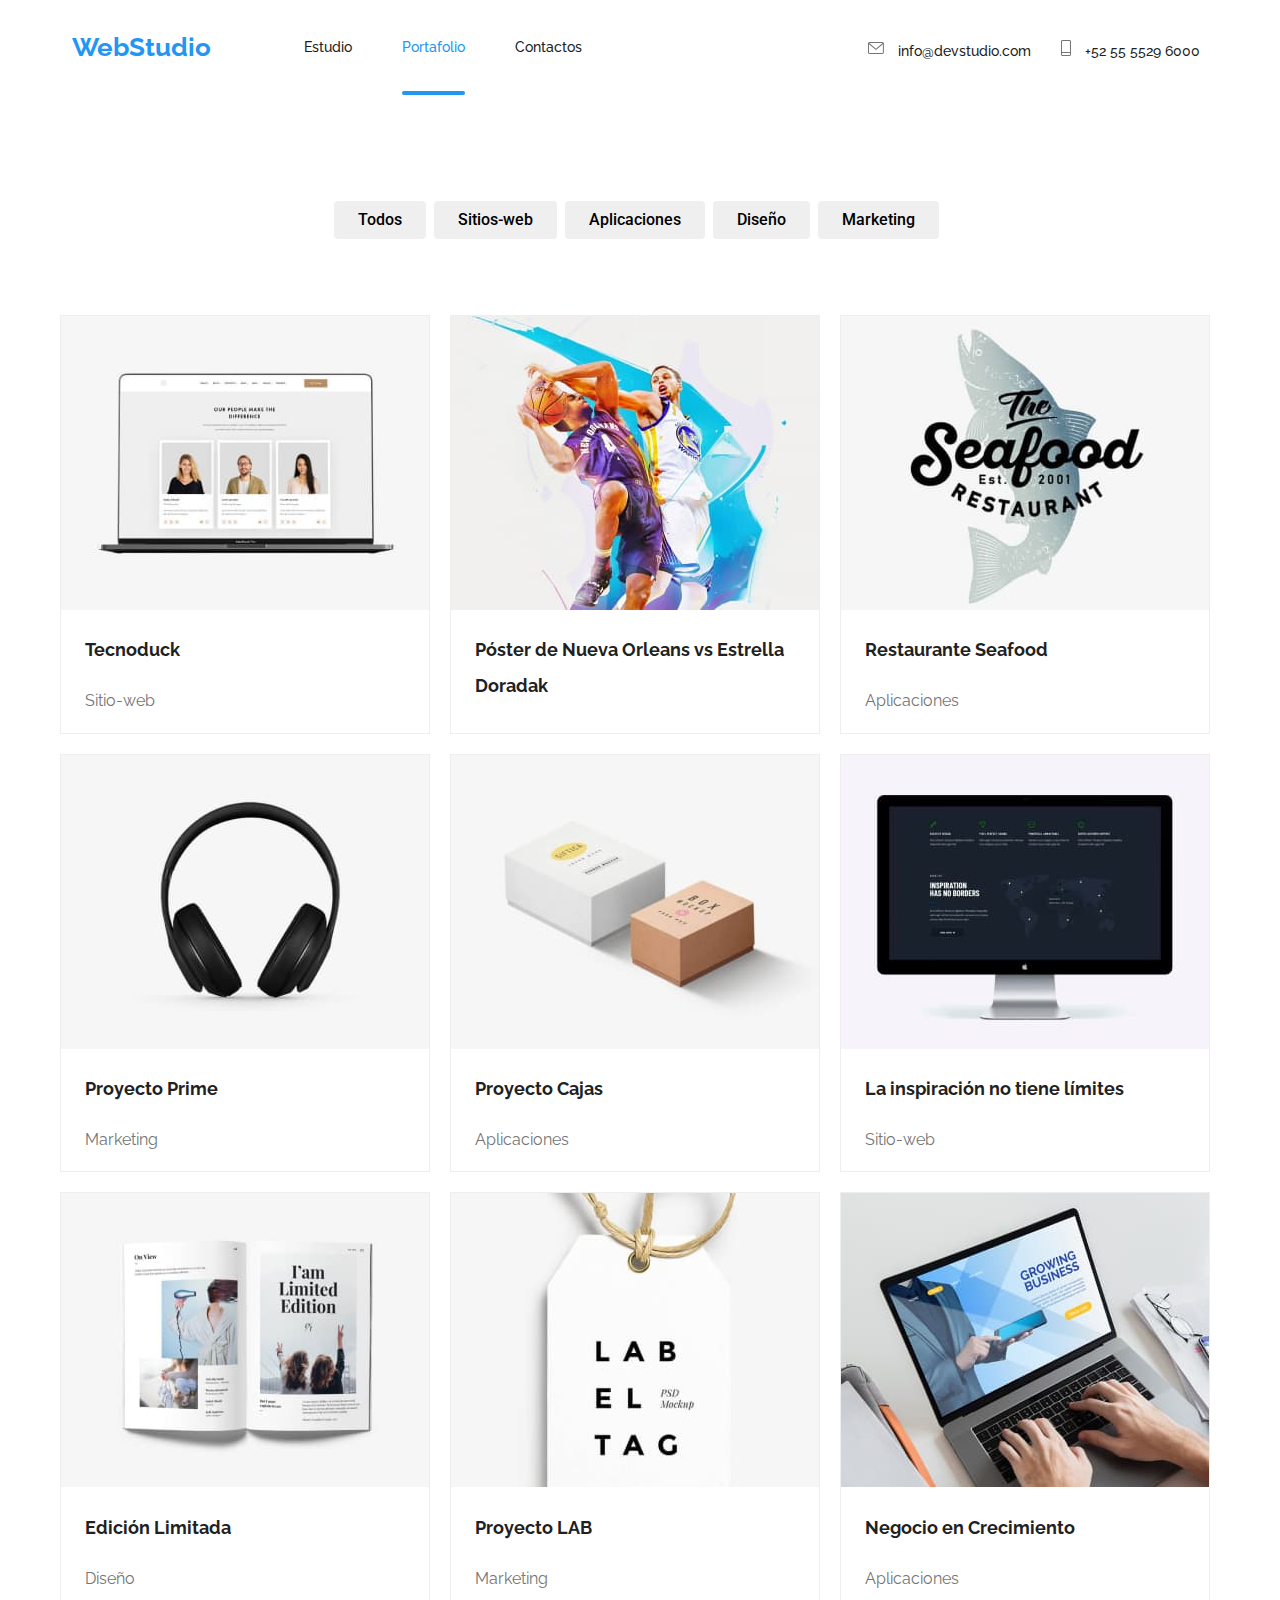
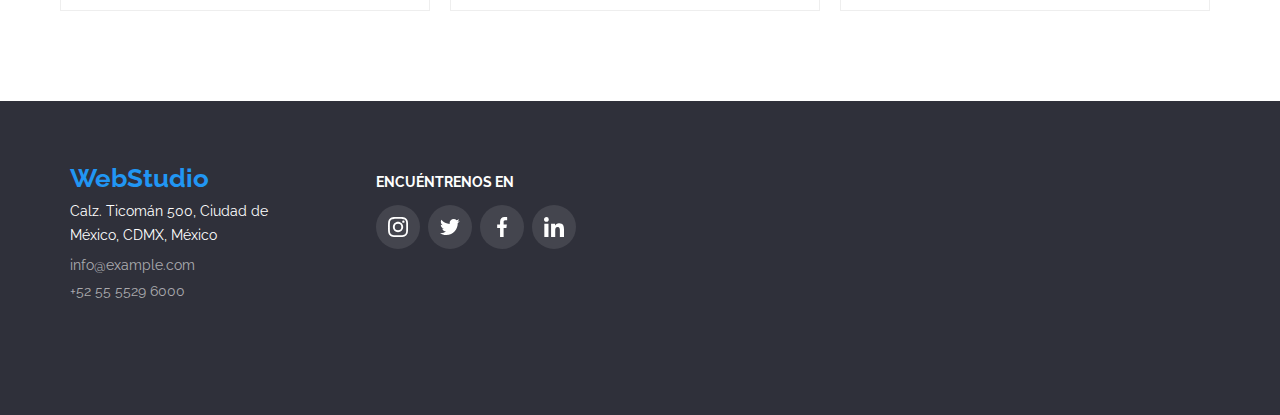
==== portfolio.html @ 3c964261 "clone" ====
<!DOCTYPE html>
<html lang="es">
  <head>
    <meta charset="utf-8" />
    <meta http-equiv="X-UA-Compatible" content="IE=edge" />
    <title>Portafolio</title>
    <meta name="description" content="portfolio" />
    <meta name="viewport" content="width=device-width, initial-scale=1" />
    <link
      rel="stylesheet"
      href="https://cdnjs.cloudflare.com/ajax/libs/modern-normalize/1.0.0/modern-normalize.min.css"
    />
    <link rel="stylesheet" href="css/styles.css" />
    <link
      href="https://fonts.googleapis.com/css2?family=Raleway:wght@700&family=Roboto:wght@400;500;700;900&display=swap"
      rel="stylesheet"
    />
  </head>

  <body>
    <!-- Encabezado de la página -->
    <header>
      <div class="container">
        <nav class="nav-container">
          <!-- Navegación a otros sitios -->
          <a class="logo" href="/">WebStudio</a>
          <a class="active-link" href="index.html">Estudio</a>
          <a class="active-link selected" href="portfolio.html">Portafolio</a>
          <a class="active-link" href="">Contactos</a>
        </nav>

        <div class="contact-container">
          <a class="contact-link" href="mailto:info@devstudio.com"
            ><svg class="icon" width="16" height="16">
              <use href="./images/symbol-defs.svg#icon-mail"></use>
            </svg>
            info@devstudio.com</a
          >

          <a class="contact-link" href="tel:+525555296000">
            <svg class="icon" width="10" height="16">
              <use href="./images/symbol-defs.svg#icon-cel"></use>
            </svg>
            +52 55 5529 6000</a
          >
        </div>
      </div>
    </header>

    <!-- Contenido único de la página -->
    <main>
      <div class="container buttons">
        <button class="active-button" type="button">Todos</button>
        <button class="active-button" type="button">Sitios-web</button>
        <button class="active-button" type="button">Aplicaciones</button>
        <button class="active-button" type="button">Diseño</button>
        <button class="active-button" type="button">Marketing</button>
      </div>
      <!-- Secciones -->
      <div class="container">
        <section class="project-container">
          <div class="card">
            <div class="card-image">
              <img
                src="images/1p.jpg"
                alt="Pantalla de un portátil, mostrando tres perfiles dos de mujeres y una de hombre en el centro"
                width="370"
                height="294"
              />
              <div class="card-blue">
                Tecnoduck es una plataforma de distribución de coronavirus de
                última generación. Las compañías usan esta plataforma para el
                espionaje digital y los ataques a los servidores seguros de la
                competencia.
              </div>
            </div>
            <div class="card-heading">
              <h3 class="list-title">Tecnoduck</h3>
              <p class="list-description">Sitio-web</p>
            </div>
          </div>
          <div class="card">
            <div class="card-image">
              <img
                src="images/2p.jpg"
                alt="Dos hombres jugando baloncesto, uno está vestido de morado, tratando de lanzar el balón, el otro vestido de blanco, impidiendo el lanzamiento"
                width="370"
                height="294"
              />
              <div class="card-blue"></div>
            </div>
            <div class="card-heading">
              <h3 class="list-title">
                Póster de Nueva Orleans vs Estrella Doradak
              </h3>
            </div>
          </div>
          <div class="card">
            <div class="card-image">
              <img
                src="images/3p.jpg"
                alt="Logo del restaurante The Seafood"
                width="370"
                height="294"
              />
              <div class="card-blue"></div>
            </div>
            <div class="card-heading">
              <h3 class="list-title">Restaurante Seafood</h3>
              <p class="list-description">Aplicaciones</p>
            </div>
          </div>
          <div class="card">
            <div class="card-image">
              <img
                src="images/4p.jpg"
                alt="Un par de auriculares color negro"
                width="370"
                height="294"
              />
              <div class="card-blue"></div>
            </div>
            <div class="card-heading">
              <h3 class="list-title">Proyecto Prime</h3>
              <p class="list-description">Marketing</p>
            </div>
          </div>
          <div class="card">
            <div class="card-image">
              <img
                src="images/5p.jpg"
                alt="Dos cajas, una blanca el doble de grande que la caja de color café claro"
                width="370"
                height="294"
              />
              <div class="card-blue"></div>
            </div>
            <div class="card-heading">
              <h3 class="list-title">Proyecto Cajas</h3>
              <p class="list-description">Aplicaciones</p>
            </div>
          </div>
          <div class="card">
            <div class="card-image">
              <img
                src="images/6p.jpg"
                alt="Monitor de la marca Mac, presentando unas estadísticas y un mapa del mundo"
                width="370"
                height="294"
              />
              <div class="card-blue"></div>
            </div>
            <div class="card-heading">
              <h3 class="list-title">La inspiración no tiene límites</h3>
              <p class="list-description">Sitio-web</p>
            </div>
          </div>

          <div class="card">
            <div class="card-image">
              <img
                src="images/7p.jpg"
                alt="Un par de auriculares color negro"
                width="370"
                height="294"
              />
              <div class="card-blue"></div>
            </div>
            <div class="card-heading">
              <h3 class="list-title">Edición Limitada</h3>
              <p class="list-description">Diseño</p>
            </div>
          </div>
          <div class="card">
            <div class="card-image">
              <img
                src="images/8p.jpg"
                alt="Dos cajas, una blanca el doble de grande que la caja de color café claro"
                width="370"
                height="294"
              />
              <div class="card-blue"></div>
            </div>
            <div class="card-heading">
              <h3 class="list-title">Proyecto LAB</h3>
              <p class="list-description">Marketing</p>
            </div>
          </div>
          <div class="card">
            <div class="card-image">
              <img
                src="images/9p.jpg"
                alt="Monitor de la marca Mac, presentando unas estadísticas y un mapa del mundo"
                width="370"
                height="294"
              />
              <div class="card-blue"></div>
            </div>
            <div class="card-heading">
              <h3 class="list-title">Negocio en Crecimiento</h3>
              <p class="list-description">Aplicaciones</p>
            </div>
          </div>
        </section>
      </div>
    </main>

    <!-- Pie de página -->
    <footer class="footer-container">
      <div class="container">
        <div class="footer-container1">
          <a class="logo" href="/">WebStudio</a>
          <address class="add">
            Calz. Ticomán 500, Ciudad de México, CDMX, México
            <a class="footer-contact-link" href="mailto:info@example.com"
              >info@example.com</a
            >
            <a class="footer-contact-link" href="tel:+525555296000"
              >+52 55 5529 6000</a
            >
          </address>
        </div>
        <div class="footer-container2">
          <p class="social-media">Encuéntrenos en</p>
          <a href="/">
            <svg class="icon-footer" width="44" height="44">
              <use
                href="./images/symbol-defs.svg#icon-instagram"
                width="20"
                height="20"
                x="12"
                y="12"
              ></use>
            </svg>
          </a>
          <a href="/">
            <svg class="icon-footer" width="44" height="44">
              <use
                href="./images/symbol-defs.svg#icon-twiter"
                width="20"
                height="20"
                x="12"
                y="12"
              ></use>
            </svg>
          </a>
          <a href="/">
            <svg class="icon-footer" width="44" height="44">
              <use
                href="./images/symbol-defs.svg#icon-facebook"
                width="20"
                height="20"
                x="12"
                y="12"
              ></use>
            </svg>
          </a>
          <a href="/">
            <svg class="icon-footer" width="44" height="44">
              <use
                href="./images/symbol-defs.svg#icon-linkedin"
                width="20"
                height="20"
                x="12"
                y="12"
              ></use>
            </svg>
          </a>
        </div>
      </div>
    </footer>
  </body>
</html>
---- css/styles.css ----
body{
    color: #212121;
    font-family: 'Roboto', sans-serif;
    font-family: 'Raleway', sans-serif;
}


.container{
    width: 1200px;
    margin-left: auto;
    margin-right: auto;
}

/*Navegación a otros sitios*/

.nav-container{
    display: inline-flex;
    padding: 32px;
    justify-content: flex-start; 
    align-items: center;
}

.logo{
    color: #2196F3;
    font-family: Raleway !important;
    font-size: 26px;
    font-weight: 700;
    line-height: 1.2;
    text-decoration: none;
    margin-right: 93px;
}

.active-link{
    color: #212121;
    font-size: 14px;
    font-weight: 500;
    line-height: 1.2;
    text-decoration: none;
    margin-right: 50px;
    position: relative;
}
.active-link:hover,
.active-link.selected{
    color: #2196F3;
} 

.active-link::after{
    content: "";
    position: absolute;
    left: 0;
    top: calc(100% + 35px);
    width: 100%;
    height: 4px;
    background-color:#2196F3;
    border-radius: 2px;
    opacity: 0;
    transition: opacity 250ms;
}

.active-link.selected::after{
    color: #2196F3;
    opacity: 1;
}

.contact-container{
    display: inline-flex;
    margin-left: 200px;
    justify-content: flex-end; 
    align-items: flex-start;
}

.icon{
    display: inline-flex;
    margin-right: 10px;
    fill: #757575;
}

.contact-link{
    color: #212121;
    margin-right: 30px;
    font-size: 14px;
    line-height: 1.2;
    font-weight: 500;
    text-decoration: none;
}

.contact-link:hover{
    color: #2196F3;
}

.contact-link:hover .icon{
    fill: #2196F3;
}

/*--------------------*/
/*Index*/
/*--------------------*/

/* Contenido único de la página*/

.title-container{
    display: flex; 
    height: 600px;
    margin-bottom: 22px;
    justify-content: center;
    align-items: center;
    flex-direction: column;
}

.title-container::before{
    content: "";
    width: 1600px;
    height: 600px;
    position: absolute;
    background-image: url(fondo1.jpg);
    background-repeat: no-repeat;
    background-position: center;
    background-size: cover;
    z-index: -1;
}

.title-container::after{
    content: "";
    width: 1600px;
    height: 600px;
    position: absolute;
    background: linear-gradient(rgba(47, 48, 58, 0.4), rgba(47, 48, 58, 0.4));
    z-index: -1;
}

.h1-title{
    color: #FFFFFF;
    font-size: 44px;
    font-weight: 900;
    line-height: 1.4;
    text-transform: uppercase;
    text-align: center;
    padding-right: 280px;
    padding-left: 280px;
}

.button-index{
    color: #FFFFFF;
    background-color: #2196F3;
    border: 5px solid #2196F3;
    border-radius: 5px;
    font-size: 16px;
    line-height: 1.9;
    font-weight: 700;
    cursor: pointer;
}

/*Valores de la compañía*/

.values-container{
    display: flex;
    margin-right: 30px;
    padding-top: 20px;
    flex-direction: row;
    justify-content: space-between;
    flex-wrap: wrap;
}

.icon-benefits {
    display: inline-flex;
    margin-top: 90px;
    justify-content: center;
    background: #F5F4FA;
    border-radius: 4px;
    fill: #2a2a2a;
  }

.values{
    display: block;
    width: 250px;
    font-size: 14px;
    font-weight: 700;
    line-height: 1.1;
    text-transform: uppercase;
    margin-bottom: 10px;
}

.values-description{
    display: block;
    width: 250px;
    color: #757575 !important;
    font-size: 14px;
    line-height: 1.7;
}

/*A qué nos dedicamos*/

.h2-title{
    font-weight: 700;
    font-size: 36px;
    line-height: 1.2px;
    text-align: center;
    padding-top: 94px;
    padding-bottom: 50px;
}

.devices{
    display: flex;
    padding-bottom: 94px;
    justify-content: space-between;
    flex-direction: row;
    position: relative; 
}
.devices-images{
    position: relative; 
}

.devices-images::before{
    content: "";
    width: 370px;
    height: 100%;
    position: absolute;
    background:linear-gradient(transparent 75%,rgba(47, 48, 58, 0.8)75%,rgba(47, 48, 58, 0.8)99%, transparent 99%);
}

.text-images{
    width: 370px;
    height: 294px;
}

.text{
    position: absolute;
    bottom: 15px;
    color: #FFFFFF;
    font-weight: 700;
    font-size: 14px;
    margin-left: 90px;
}

/*Nuestro Equipo*/

.member-container{
    background-color:#F5F4FA;
}
.members-section{
    padding-bottom: 94px;
    display: flex;
    justify-content: space-between;
}

.member-card{
    box-sizing: border-box;
    width: 270px;
    height: 428px;
    background: #FFFFFF;
    box-shadow: 0px 1px 3px rgba(0, 0, 0, 0.12), 0px 1px 1px rgba(0, 0, 0, 0.14), 0px 2px 1px rgba(0, 0, 0, 0.2);
    border-radius: 0px 0px 4px 4px;
}

.member-image{
    display: block;
}

.team-members{
    font-weight: 500;
    font-size: 16px;
    line-height: 1.2;
    text-align: center;
}

.position{
    color: #757575;
    font-weight: 400;
    font-size: 16px;
    line-height: 1.2;
    text-align: center;
}
.icon-container{
    display: flex;
    flex-direction: row;
    justify-content: center;
}
.icon-socialmedia {
    display: inline-flex;
    justify-content: center;
    background:#FFFFFF;
    border-radius: 50px;
    fill: #AFB1B8;
    cursor: pointer;
  }

  .icon-socialmedia:hover {
    background: #2196F3;
    fill: #FFFFFF;
  }

/*Clientes Regulares*/

.customer-brands{
    display: flex;
    margin-bottom: 151px;
    justify-content: space-between;
}

.icon-customer {
    display: inline-flex;
    justify-content: center;
    background:#FFFFFF;
    border: 1px solid #AFB1B8;
    border-radius: 4px;
    fill: #AFB1B8;
    cursor: pointer;
  }

  .icon-customer:hover {
    background: #FFFFFF;
    fill:  #2196F3;
    border: 1px solid #2196F3;
  }

/*Pie de página*/

.footer-container{
    padding-top: 60px;
    padding-left: 20px;
    background-color: #2F303A;
}

.footer-container1{
    display: inline-flex;
    height: 252px;
    padding-left: 20px;
    background-color: #2F303A;
    flex-direction:column;
}

.add{
    display: block;
    width: 231px;
    margin-top: 6px;
    color:#FFFFFF;
    font-style: normal;
    font-size: 14px;
    line-height: 1.7;
}

.footer-contact-link{
    display: block;
    width: 231px;
    margin-top: 9px;
    color: rgba(255, 255, 255, 0.6);;
    font-style: normal;
    font-size: 14px;
    line-height: 1.2;
    font-weight: 400;
    text-decoration: none;
}

.footer-container2{
    display: inline-flex;
    width: 210px;
    margin-left: 70px;
    justify-content: flex-start;
    align-items: baseline;
    flex-wrap: wrap;
}

.social-media{
    display: block;
    align-self: baseline;
    margin-right: 30px;
    color: #FFFFFF;
    font-weight: 700;
    font-size: 14px;
    line-height: 1.1;
    text-transform: uppercase;
}

.icon-footer {
    display: inline-block;
    margin-right: 8px;
    background:rgba(255, 255, 255, 0.1);
    border-radius: 50px;
    fill: #FFFFFF;
    cursor: pointer;
  }

  .icon-footer:hover {
    background: #2196F3;
    fill: #FFFFFF;
  }

/*--------------------*/
/*Portfolio*/
/*--------------------*/

/*Contenido único de la página*/

.buttons{
    display: flex;
    margin-top: 106px;
    padding-bottom: 56px;
    justify-content: center;
    flex-basis: calc((100%-32px)/5);
}
.active-button{
    font-family: 'Roboto';
    font-size: 16px;
    line-height: 1.6;
    font-weight: 500;
    border:0;
    border-radius: 4px;
    padding: 6px 24px;
    margin-right: 8px;
}

.active-button:hover{
    color: #FFFFFF;
    background-color: #2196F3;
    cursor: pointer;
    box-shadow: 0px 3px 1px rgba(0, 0, 0, 0.1), 0px 1px 2px rgba(0, 0, 0, 0.08), 0px 2px 2px rgba(0, 0, 0, 0.12);
}

/*Secciones*/

.project-container{
    padding: 20px;
    padding-bottom: 90px;
    display: flex;
    flex-wrap: wrap;
    gap: 20px;
}

.card{
    box-sizing: border-box;
    width: 370px;
    background: #FFFFFF;
    border: 1px solid #EEEEEE;
    position: relative;
    }

.card:hover{
    cursor: pointer;
    box-shadow: 0px 1px 1px rgba(0, 0, 0, 0.12), 0px 4px 4px rgba(0, 0, 0, 0.06), 1px 4px 6px rgba(0, 0, 0, 0.16);
}

.card-image{
    position: relative;
    overflow: hidden;
}

.card-blue{
    position:absolute;
    top: 0px;
    left: 0px;
    bottom: 20px;
    width: 370px;
    height: 300px;
    background-color: rgba(33, 150, 243, 0.9);
    padding: 63px 24px;
    letter-spacing: 0.03em;
    color: #FFFFFF;
    font-family: 'Roboto';
    font-style: normal;
    font-weight: 400;
    font-size: 18px;
    line-height: 1.5;

    transform: translateY(100%);
    transition: transform 250ms ease;
    transition-timing-function: cubic-bezier(0.4, 0, 0.2, 1);
}

.card:hover .card-blue{
    transform: translateY(0%);
}

.card-heading{
    padding-right: 24px;
    padding-left: 24px;
}

.list-title{
    font-weight: 700;
    font-size: 18px;
    line-height: 2;
}

.list-description{
    color: #757575 !important;
    font-size: 16px;
    line-height: 1.9;
}

/*Ventana modal*/

.backdrop{
    display: flex;
    background-color: rgba(0, 0, 0, 0.2);
    align-items: center;
    justify-content: center;
    position: fixed;
    top:0;
    left: 0;
    height: 100vh;
    width: 100vw;
    opacity: 1;
    pointer-events: unset;
    transition: opacity 250ms cubic-bezier(0.4, 0, 0.2, 1);
}

.modal{
    width: 528px;
    height: 581px;
    left: 536px;
    top: 421px;
    padding: 8px 8px;
    background: #FFFFFF;
    box-shadow: 0px 1px 3px rgba(0, 0, 0, 0.12), 0px 1px 1px rgba(0, 0, 0, 0.14), 0px 2px 1px rgba(0, 0, 0, 0.2);
    border-radius: 4px;
}

.is-hidden{
    visibility: hidden;
}

.close{
    box-sizing: border-box;
    width: 30px;
    height: 30px;
    left: 1026px;
    top: 229px;
    margin-left: 480px;
    background: #FFFFFF;
    border: 1px solid rgba(0, 0, 0, 0.1);
    border-radius: 30px;
    cursor: pointer;
}

.icon-modal{
    left: 22.22%;
    right: 16.67%;
    top: 16.67%;
    bottom: 22.22%;
    color: #000000;
     
}
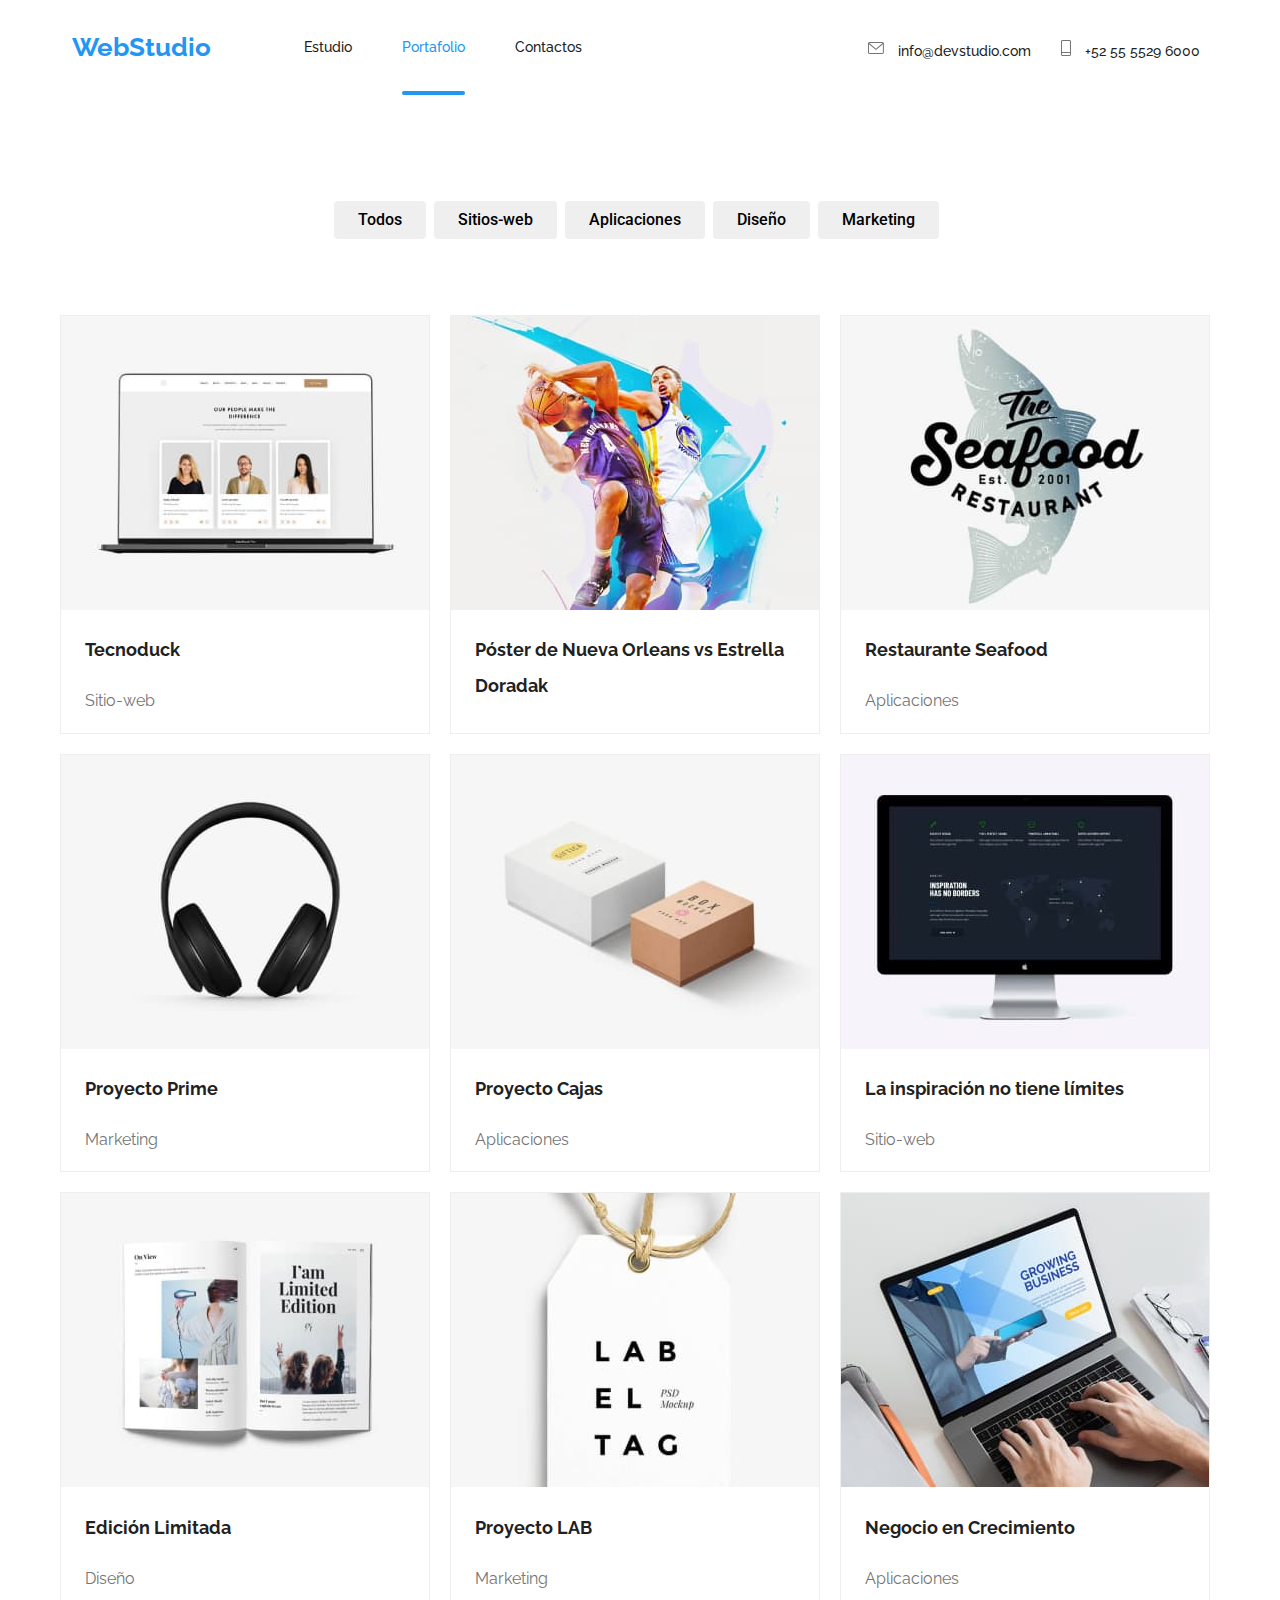
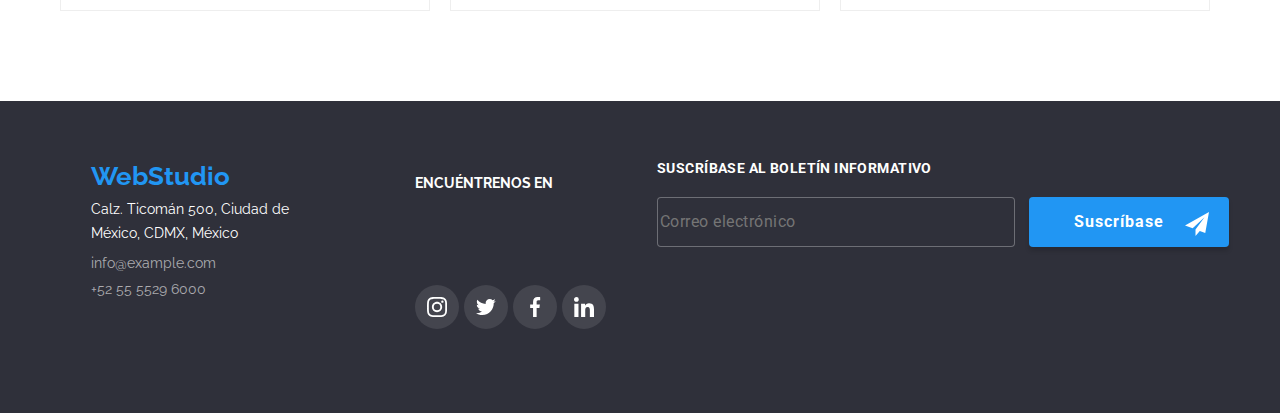
==== commit 8012ea31: "subscript" ====
--- a/portfolio.html
+++ b/portfolio.html
@@ -87,7 +87,12 @@
                 width="370"
                 height="294"
               />
-              <div class="card-blue"></div>
+              <div class="card-blue">
+                Lorem ipsum dolor sit amet consectetur adipisicing elit. Impedit
+                quibusdam autem asperiores illum, doloremque exercitationem
+                nihil totam libero aliquid rem, nobis iste, fuga alias
+                reiciendis.
+              </div>
             </div>
             <div class="card-heading">
               <h3 class="list-title">
@@ -103,7 +108,11 @@
                 width="370"
                 height="294"
               />
-              <div class="card-blue"></div>
+              <div class="card-blue">
+                Lorem ipsum dolor sit amet consectetur adipisicing elit. Vel,
+                nemo cumque. Sunt dolor dolorum est enim, odio inventore! Quae
+                tempore, provident repudiandae fugit dolores totam.
+              </div>
             </div>
             <div class="card-heading">
               <h3 class="list-title">Restaurante Seafood</h3>
@@ -118,7 +127,12 @@
                 width="370"
                 height="294"
               />
-              <div class="card-blue"></div>
+              <div class="card-blue">
+                Lorem ipsum dolor sit amet consectetur adipisicing elit.
+                Eveniet, dolore temporibus similique quibusdam voluptatem
+                architecto, illum repudiandae in numquam, quisquam tempore ipsam
+                asperiores magnam expedita.
+              </div>
             </div>
             <div class="card-heading">
               <h3 class="list-title">Proyecto Prime</h3>
@@ -133,7 +147,11 @@
                 width="370"
                 height="294"
               />
-              <div class="card-blue"></div>
+              <div class="card-blue">
+                Lorem, ipsum dolor sit amet consectetur adipisicing elit. Cumque
+                sed laudantium nemo illo nobis culpa excepturi quia dolor
+                repellat in? Non libero a nisi inventore.
+              </div>
             </div>
             <div class="card-heading">
               <h3 class="list-title">Proyecto Cajas</h3>
@@ -148,7 +166,12 @@
                 width="370"
                 height="294"
               />
-              <div class="card-blue"></div>
+              <div class="card-blue">
+                Lorem ipsum dolor sit amet consectetur adipisicing elit. Ullam
+                natus, dignissimos blanditiis aut ipsum excepturi deserunt ab
+                facere voluptatem nihil delectus molestiae modi vitae
+                voluptatum.
+              </div>
             </div>
             <div class="card-heading">
               <h3 class="list-title">La inspiración no tiene límites</h3>
@@ -164,7 +187,11 @@
                 width="370"
                 height="294"
               />
-              <div class="card-blue"></div>
+              <div class="card-blue">
+                Lorem, ipsum dolor sit amet consectetur adipisicing elit. Dolor,
+                repellendus sed ratione ad expedita perspiciatis hic, nobis quos
+                sunt exercitationem placeat explicabo dolores maiores quisquam!
+              </div>
             </div>
             <div class="card-heading">
               <h3 class="list-title">Edición Limitada</h3>
@@ -179,7 +206,12 @@
                 width="370"
                 height="294"
               />
-              <div class="card-blue"></div>
+              <div class="card-blue">
+                Lorem ipsum dolor sit amet consectetur adipisicing elit.
+                Asperiores officia autem corporis modi. Nemo, odio nam fuga
+                ullam repellendus eos recusandae repudiandae provident culpa
+                tempore.
+              </div>
             </div>
             <div class="card-heading">
               <h3 class="list-title">Proyecto LAB</h3>
@@ -194,7 +226,11 @@
                 width="370"
                 height="294"
               />
-              <div class="card-blue"></div>
+              <div class="card-blue">
+                Lorem ipsum dolor sit amet consectetur adipisicing elit. Aperiam
+                earum soluta eligendi eum perferendis, quod rerum tempore eos
+                quas cumque repellat nostrum tenetur hic laudantium?
+              </div>
             </div>
             <div class="card-heading">
               <h3 class="list-title">Negocio en Crecimiento</h3>
@@ -206,8 +242,10 @@
     </main>
 
     <!-- Pie de página -->
+    <!-- Pie de página -->
+
     <footer class="footer-container">
-      <div class="container">
+      <div class="container footer-flex">
         <div class="footer-container1">
           <a class="logo" href="/">WebStudio</a>
           <address class="add">
@@ -267,6 +305,31 @@
             </svg>
           </a>
         </div>
+
+        <form name="suscription">
+          <div class="subscript">
+            <label class="subscript-title" for="user-email"
+              >Suscríbase al boletín informativo
+            </label>
+            <div class="subscript-input">
+              <input
+                class="subscript-email"
+                type="email"
+                name="email"
+                id="user-email"
+                placeholder="Correo electrónico"
+                required
+              />
+
+              <button class="subscript-button" type="submit">
+                <span class="subscript-button-title">Suscríbase</span>
+                <svg class="subscript-button-icon" width="24" height="24">
+                  <use href="./images/icons.svg#icon-enviar"></use>
+                </svg>
+              </button>
+            </div>
+          </div>
+        </form>
       </div>
     </footer>
   </body>
--- a/css/styles.css
+++ b/css/styles.css
@@ -314,7 +314,10 @@
   }
 
 /*Pie de página*/
-
+.footer-flex{
+    display: flex;
+    justify-content: space-around;
+}
 .footer-container{
     padding-top: 60px;
     padding-left: 20px;
@@ -322,7 +325,7 @@
 }
 
 .footer-container1{
-    display: inline-flex;
+    display: flex;
     height: 252px;
     padding-left: 20px;
     background-color: #2F303A;
@@ -352,28 +355,26 @@
 }
 
 .footer-container2{
-    display: inline-flex;
-    width: 210px;
-    margin-left: 70px;
+    display: flex;
+    width: 200px;
+    margin-left: 50px;
     justify-content: flex-start;
     align-items: baseline;
     flex-wrap: wrap;
 }
 
 .social-media{
-    display: block;
     align-self: baseline;
-    margin-right: 30px;
-    color: #FFFFFF;
-    font-weight: 700;
-    font-size: 14px;
-    line-height: 1.1;
+    margin-right: 15px;
+    color: #FFFFFF;
+    font-weight: 700;
+    font-size: 14px;
     text-transform: uppercase;
 }
 
 .icon-footer {
-    display: inline-block;
-    margin-right: 8px;
+    align-self: baseline;
+    margin-right: 5px;
     background:rgba(255, 255, 255, 0.1);
     border-radius: 50px;
     fill: #FFFFFF;
@@ -383,6 +384,74 @@
   .icon-footer:hover {
     background: #2196F3;
     fill: #FFFFFF;
+  }
+
+  .subscript{
+    display: flex;
+    align-items: flex-end;
+    flex-direction: column;
+    flex-grow: 1;
+  } 
+
+  .subscript-title{
+    align-self: flex-start;
+    padding-bottom: 20px;
+    font-family: 'Roboto';
+    font-style: normal;
+    font-weight: 700;
+    font-size: 14px;
+    line-height: 1.1;
+    letter-spacing: 0.03em;
+    text-transform: uppercase;
+
+    color: #FFFFFF;
+  }
+  
+  .subscript-email{
+    width: 358px;
+    height: 50px;
+    top: 108px;
+    margin-right: 10px;
+    border: 1px solid rgba(255, 255, 255, 0.3);
+    border-radius: 4px;
+    background-color: #2F303A;
+    font-family: 'Roboto';
+    font-style: normal;
+    font-weight: 400;
+    font-size: 16px;
+    line-height: 1.3;
+    letter-spacing: 0.03em;
+    color: rgba(255, 255, 255, 0.6);
+  }
+
+  .subscript-button{
+    width: 200px;
+    height: 50px;
+    padding-top: 10px;
+    background: #2196F3;
+    border: none;
+    box-shadow: 0px 4px 4px rgba(0, 0, 0, 0.15);
+    border-radius: 4px; 
+  }
+
+  .subscript-button-title{
+    position: relative;
+    font-family: 'Roboto';
+    font-style: normal;
+    font-weight: 700;
+    font-size: 16px;
+    line-height: 1.9;
+    letter-spacing: 0.06em;
+    color: #FFFFFF;
+    display: flex;
+    left: 39px;
+  }
+
+  .subscript-button-icon{
+    display: flex;
+    position: relative;
+    left: 150px;
+    bottom: 25px;
   }
 
 /*--------------------*/
@@ -506,13 +575,14 @@
 
 .modal{
     width: 528px;
-    height: 581px;
+    height: 620px;
     left: 536px;
     top: 421px;
     padding: 8px 8px;
     background: #FFFFFF;
     box-shadow: 0px 1px 3px rgba(0, 0, 0, 0.12), 0px 1px 1px rgba(0, 0, 0, 0.14), 0px 2px 1px rgba(0, 0, 0, 0.2);
     border-radius: 4px;
+    padding: 40px;
 }
 
 .is-hidden{
@@ -520,23 +590,155 @@
 }
 
 .close{
+    position: relative;
+    top: -40px;
+    right: -40px;
+}
+
+.close-button{  
+    position: absolute;
     box-sizing: border-box;
     width: 30px;
     height: 30px;
-    left: 1026px;
-    top: 229px;
-    margin-left: 480px;
+    right: 8px;
+    top: 6.5px;
     background: #FFFFFF;
     border: 1px solid rgba(0, 0, 0, 0.1);
     border-radius: 30px;
     cursor: pointer;
 }
 
-.icon-modal{
-    left: 22.22%;
-    right: 16.67%;
-    top: 16.67%;
-    bottom: 22.22%;
+.close-icon{
+    position: absolute;
     color: #000000;
-     
+    right: 8px;
+    top: 8px;
+}
+
+.modal-title{
+    font-family: 'Roboto';
+    font-style: normal;
+    font-weight: 700;
+    font-size: 20px;
+    line-height: 1.2;
+    text-align: center;
+    color: #212121;
+}
+
+.form-label{
+    font-family: 'Roboto';
+    font-style: normal;
+    font-weight: 400;
+    font-size: 12px;
+    color: #757575;
+    line-height: 1.16;
+}
+
+.pos-relative{
+    position: relative;
+    padding: 5px;
+}
+
+.form-input{
+    display: block;
+    outline: none;
+    border: 1px solid rgba(33, 33, 33, 0.2);
+    border-radius: 4px;
+    height: 40px;
+    width: 100%;
+    padding-left: 42px;
+}
+
+.form-input:hover, .form-input:focus{
+    border: 1px solid #2196F3;
+}
+
+.input-icon{
+    position: absolute;
+    top: 38px;
+    left: 20px;
+    fill: #212121;
+    pointer-events: none;
+}
+
+.form-input:hover + .input-icon, 
+.form-input:focus + .input-icon{
+    fill: #2196F3
+}
+
+.form-textarea{
+    display: block;
+    outline: none;
+    border: 1px solid rgba(33, 33, 33, 0.2);
+    border-radius: 4px;
+    height: 120px;
+    width: 100%;
+    padding: 12px;
+    font-family: 'Roboto';
+    font-style: normal;
+    font-weight: 400;
+    font-size: 12px;
+    line-height: 1.2;
+    color: rgba(117, 117, 117, 0.5);
+}
+
+.form-textarea:hover, .form-textarea:focus{
+    border: 1px solid #2196F3;
+}
+
+.form-checkbox{
+    display: block;
+    font-family: 'Roboto';
+    font-style: normal;
+    font-weight: 400;
+    font-size: 14px;
+    line-height: 1.7;
+    color: #757575;
+    width: 400px;
+    height: 24px;
+    margin-top: 20px;
+    padding-left: 50px;
+}
+
+.checkmark{
+    position: absolute;
+    left: 30px;
+    top: 28px;
+    width: 16px;
+    height: 15px;
+    border: 2px solid #212121;
+}
+
+.checkmark-icon{
+    display: none;
+    align-self: center;
+    margin-left: 2px;
+    margin-bottom: 2px;
+}
+
+.form-checkbox input[type="checkbox"]:checked + .checkmark{
+    background: #2196F3;
+    border: none;
+}
+
+.form-checkbox input[type="checkbox"]:checked + .checkmark .checkmark-icon{
+    display: inline;
+}
+
+.submit-button{
+    color: #FFFFFF;
+    font-family: 'Roboto';
+    font-style: normal;
+    font-weight: 700;
+    font-size: 16px;
+    letter-spacing: 0.06em;
+
+    width: 200px;
+    height: 50px;
+    margin-left: 135px;
+    margin-top: 30px;
+    border: none;
+    background: #188CE8;
+    box-shadow: 0px 4px 4px rgba(0, 0, 0, 0.15);
+    border-radius: 4px;
 }